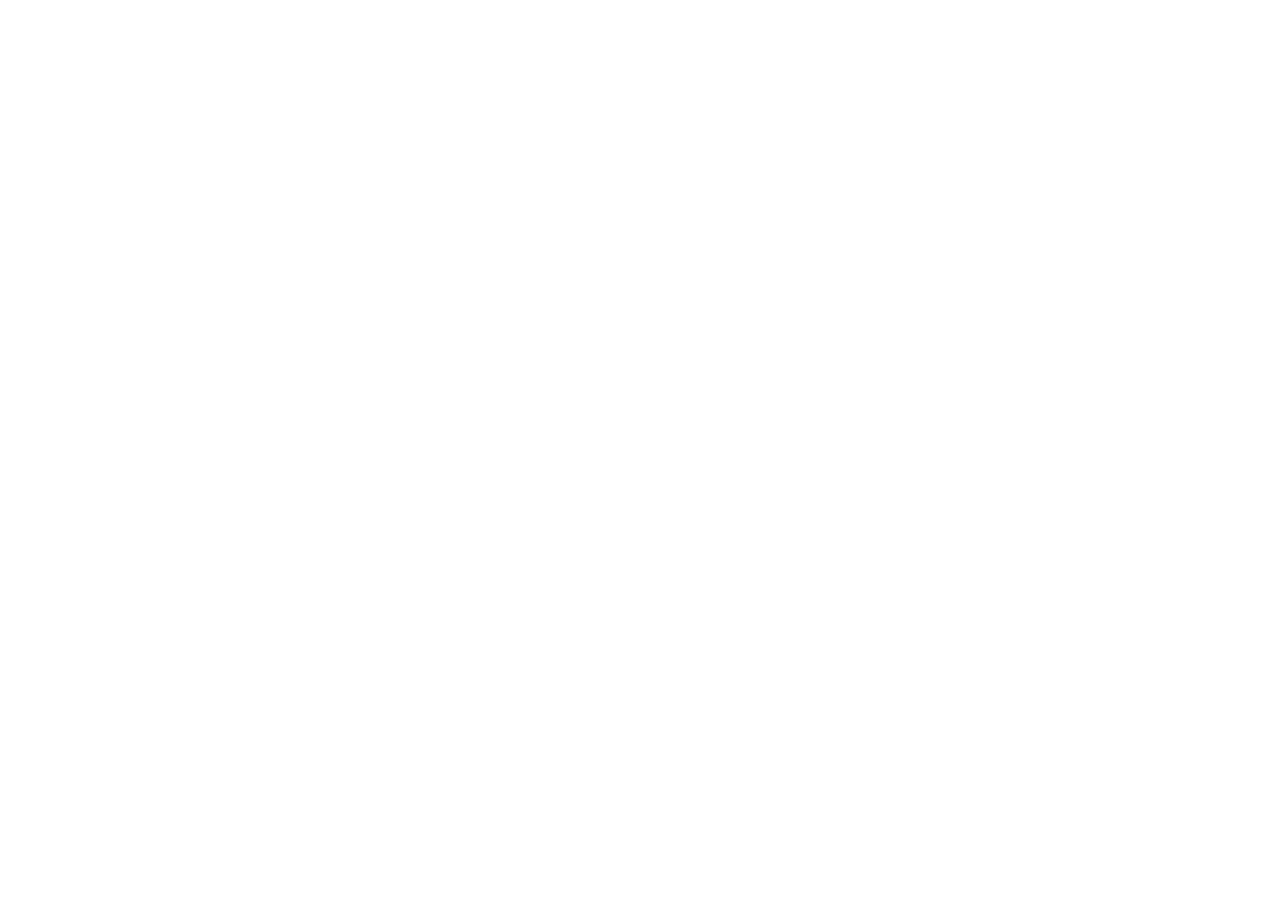
==== index.html @ 378de8ac "folder setuped" ====
<!DOCTYPE html>
<html lang="en">
<head>
    <meta charset="UTF-8">
    <meta name="viewport" content="width=device-width, initial-scale=1.0">
    <title>Assignment 5</title>
    <link rel="stylesheet" href="style.css">
</head>
<body>
    <nav>
        
    </nav>
    <header></header>
    <main></main>
    <footer></footer>

    <script src="func.js"></script>
</body>
</html>
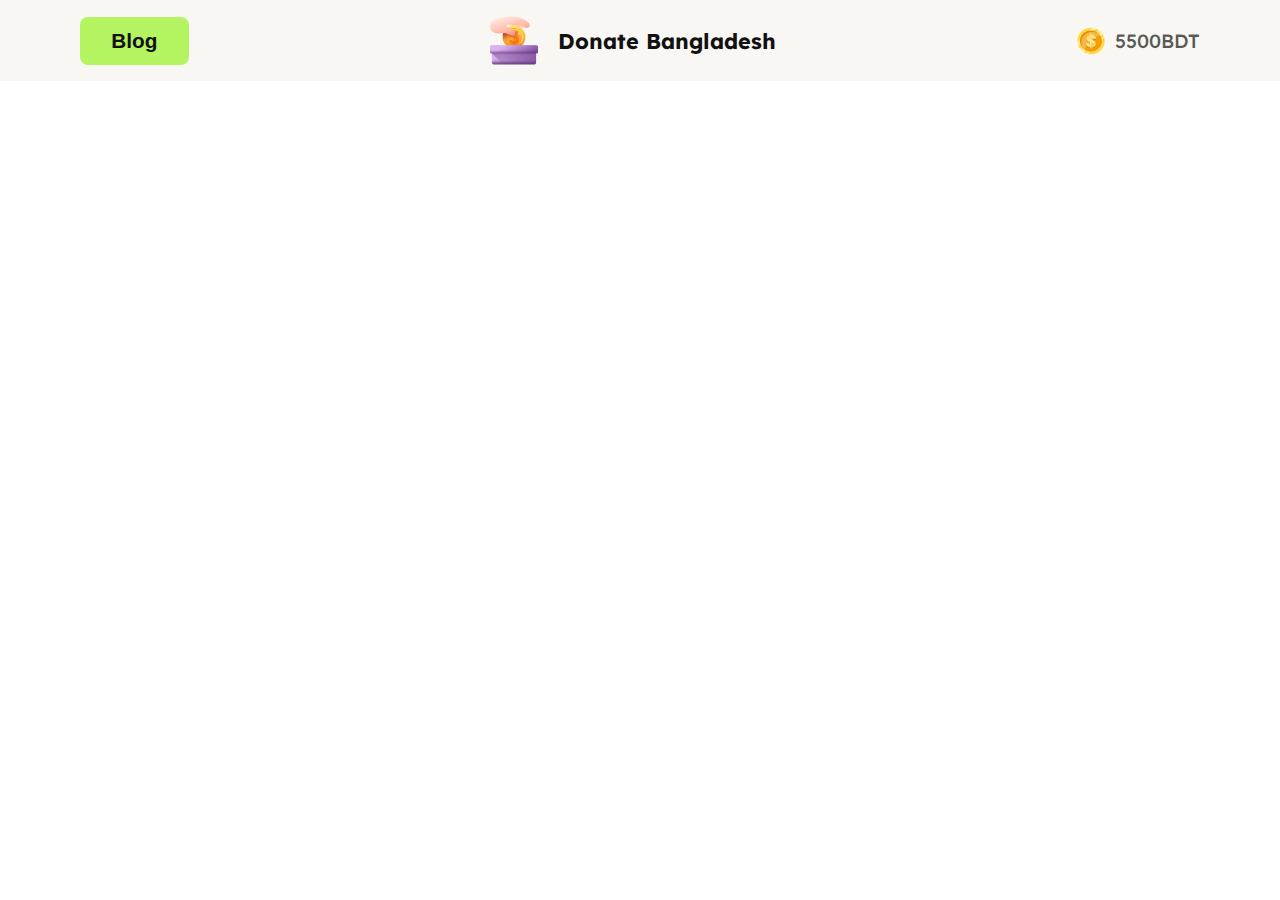
==== commit c6f88a03: "navbar addded" ====
--- a/index.html
+++ b/index.html
@@ -8,7 +8,20 @@
 </head>
 <body>
     <nav>
-        
+        <!-- Blog -->
+        <div>
+            <button>Blog</button>
+        </div>
+        <!-- Logo -->
+        <div>
+            <img src="assets/logo.png" alt="Brand logo"><h1>Donate Bangladesh</h1>
+        </div>
+        <!-- wallet -->
+        <div>
+            <img src="assets/coin.png" alt="Wallet coin image" width="28px" height="28px">
+            <p>5500</p>
+            <p>BDT</p>
+        </div>
     </nav>
     <header></header>
     <main></main>
--- a/style.css
+++ b/style.css
@@ -0,0 +1,74 @@
+@import url('https://fonts.googleapis.com/css2?family=Lexend:wght@100..900&display=swap');
+*{
+    padding: 0;
+    margin: 0;
+    box-sizing: border-box;
+}
+html, body{
+    height: 100%;
+    width: 100%;
+    font-family: "Lexend", sans-serif;
+}
+/* nav designs */
+nav{
+    display: flex;
+    justify-content: space-between;
+    align-items: center;
+    background-color: #F9F7F3;
+    padding: 1rem 5rem;
+}
+nav div:nth-child(2){
+    display: flex;
+    align-items: center;
+    column-gap: 20px;
+    cursor: pointer;
+}
+nav div:nth-child(3){
+    display: flex;
+    align-items: center;
+}
+nav div:nth-child(3) img{
+    margin-right: 10px;
+}
+nav h1{
+    color: #111111;
+    font-size: 1.35rem;
+}
+nav button{
+    height: 3rem;
+    width: 6.8rem;
+    color: #111111;
+    font-size: 1.30rem;
+    background-color: #B4F461;
+    border: none;
+    border-radius: 8px;
+    cursor: pointer;
+    transition: transform 300ms;
+    transform-origin: top left;
+    font-weight: 600;
+}
+nav button:hover{
+    transform: scale(1.07);
+}
+nav button:active{
+    transform: scale(1);
+}
+nav p{
+    color: #111111B2;
+    font-size: 1.2rem;
+    font-weight: 500;
+}
+
+
+
+
+
+
+
+
+
+
+/* all big screen  effects */
+@media screen and (min-width: 800px){
+    
+}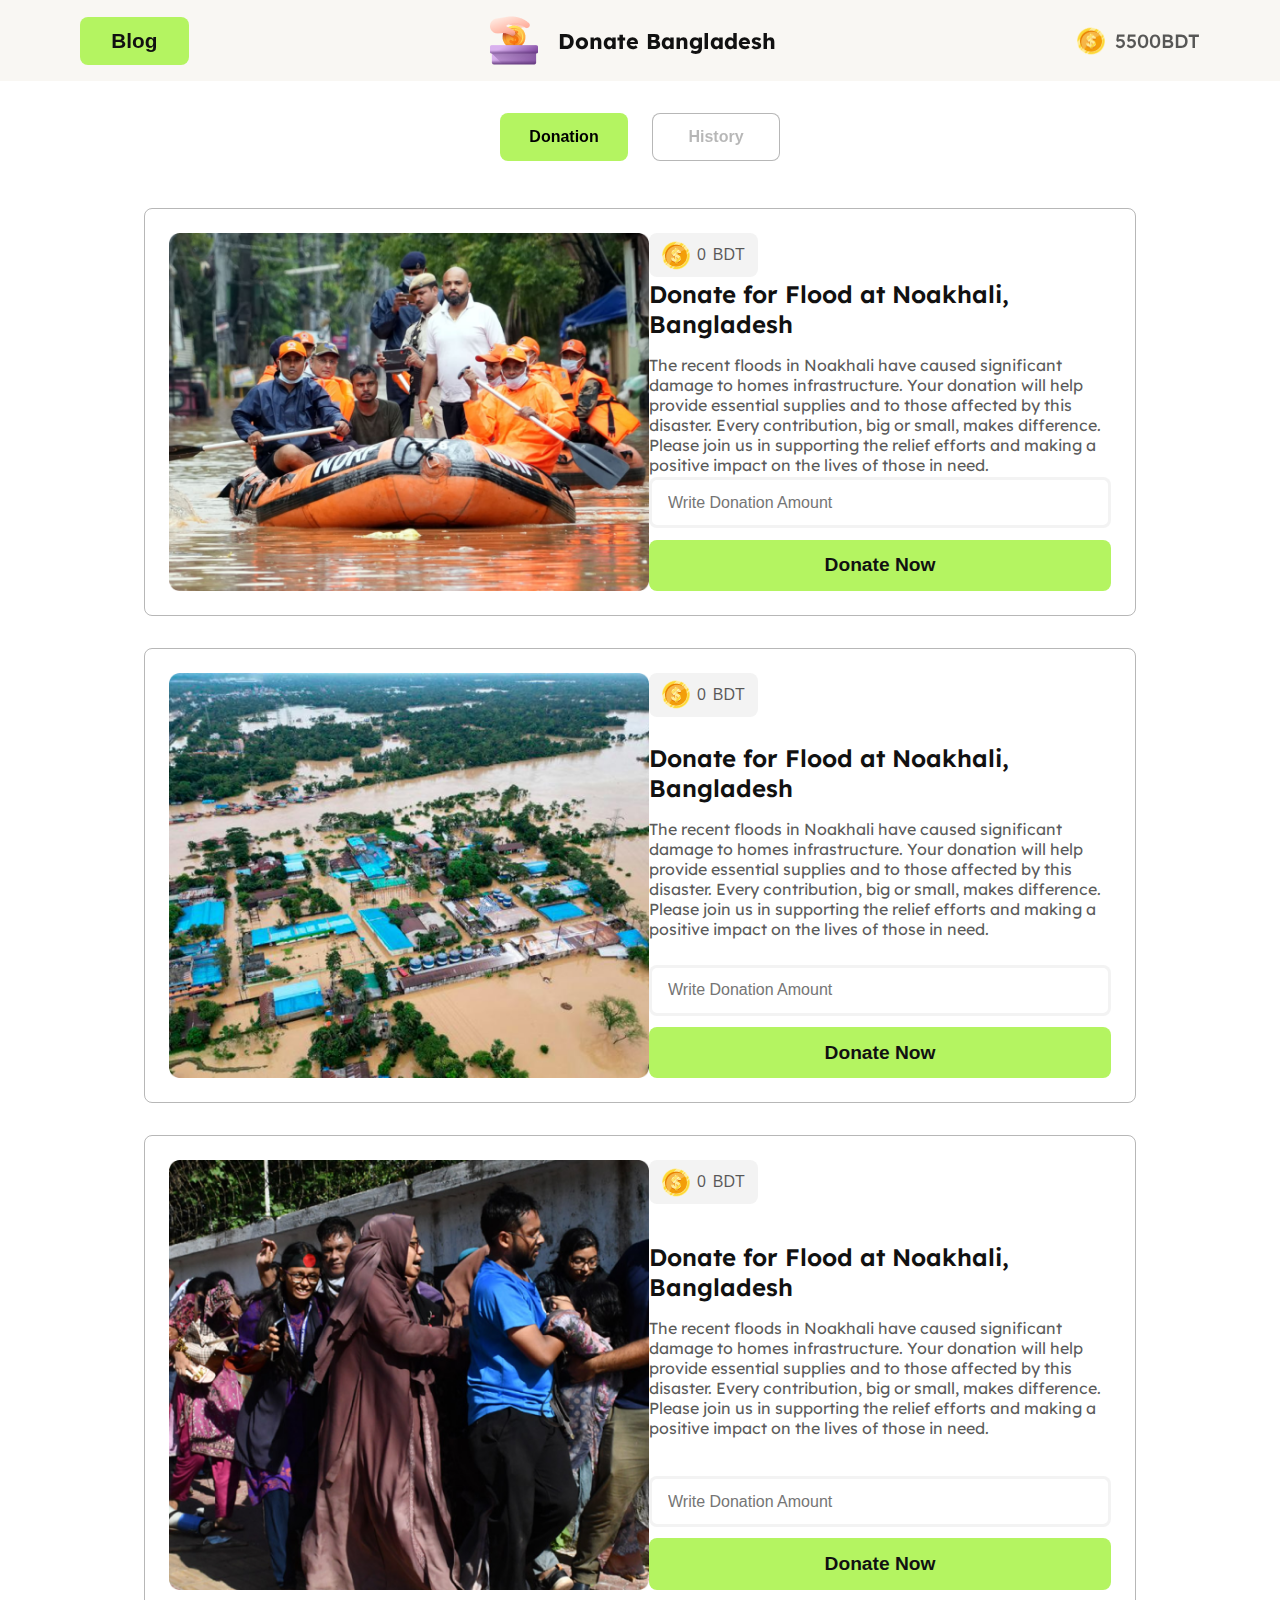
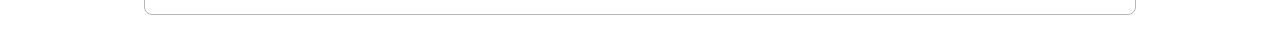
==== commit 8d6c3296: "index page complete" ====
--- a/index.html
+++ b/index.html
@@ -4,28 +4,80 @@
     <meta charset="UTF-8">
     <meta name="viewport" content="width=device-width, initial-scale=1.0">
     <title>Assignment 5</title>
+    <link rel="shortcut icon" href="assets/logo.svg" type="image/x-icon">
     <link rel="stylesheet" href="style.css">
 </head>
 <body>
     <nav>
         <!-- Blog -->
-        <div>
-            <button>Blog</button>
+        <div class="nav-container">
+            <div>
+                <button>Blog</button>
+            </div>
+            <!-- Logo -->
+            <div>
+                <img src="assets/logo.png" alt="Brand logo"><h1>Donate Bangladesh</h1>
+            </div>
+            <!-- wallet -->
+            <div>
+                <img src="assets/coin.png" alt="Wallet coin image" width="28px" height="28px">
+                <p>5500</p>
+                <p>BDT</p>
+            </div>
         </div>
-        <!-- Logo -->
-        <div>
-            <img src="assets/logo.png" alt="Brand logo"><h1>Donate Bangladesh</h1>
-        </div>
-        <!-- wallet -->
-        <div>
-            <img src="assets/coin.png" alt="Wallet coin image" width="28px" height="28px">
-            <p>5500</p>
-            <p>BDT</p>
+        <div class="donation-and-history">
+            <button class="active">Donation</button>
+            <button class="a">History</button>
         </div>
     </nav>
-    <header></header>
-    <main></main>
-    <footer></footer>
+    <main>
+            <!-- Card 1 -->
+        <div>
+            <img src="assets/noakhali.png" alt="Noakhali">
+            <div>
+                <button class="people-donate-amount"><img src="assets/coin.png"><p>0</p><p>BDT</p></button>
+                <div class="para">
+                    <h2>Donate for Flood at Noakhali, Bangladesh</h2>
+                <p class="paragraph"> The recent floods in Noakhali have caused significant damage to homes  infrastructure. Your donation will help provide essential supplies and  to those affected by this disaster. Every contribution, big or small, makes  difference. Please join us in supporting the relief efforts and making a positive impact on the lives of those in need.</p>
+                </div>
+                <div class="donation-part">
+                    <input type="number" placeholder="Write Donation Amount">
+                    <button>Donate Now</button>
+                </div>
+            </div>
+        </div>
+        <!-- Card 2 -->
+        <div>
+            <img src="assets/feni.png" alt="Feni Flood" >
+            <div>
+                <button class="people-donate-amount"><img src="assets/coin.png"><p>0</p><p>BDT</p></button>
+                <div class="para">
+                    <h2>Donate for Flood at Noakhali, Bangladesh</h2>
+                <p class="paragraph"> The recent floods in Noakhali have caused significant damage to homes  infrastructure. Your donation will help provide essential supplies and  to those affected by this disaster. Every contribution, big or small, makes  difference. Please join us in supporting the relief efforts and making a positive impact on the lives of those in need.</p>
+                </div>
+                <div class="donation-part">
+                    <input type="number" placeholder="Write Donation Amount">
+                    <button>Donate Now</button>
+                </div>
+            </div>
+        </div>
+        <!-- Card 3 -->
+        <div>
+            <img src="assets/quota-protest.png" alt="Quota movement">
+            <div>
+                <button class="people-donate-amount"><img src="assets/coin.png"><p>0</p><p>BDT</p></button>
+                <div class="para">
+                    <h2>Donate for Flood at Noakhali, Bangladesh</h2>
+                <p class="paragraph"> The recent floods in Noakhali have caused significant damage to homes  infrastructure. Your donation will help provide essential supplies and  to those affected by this disaster. Every contribution, big or small, makes  difference. Please join us in supporting the relief efforts and making a positive impact on the lives of those in need.</p>
+                </div>
+                <div class="donation-part">
+                    <input type="number" placeholder="Write Donation Amount">
+                    <button>Donate Now</button>
+                </div>
+            </div>
+        </div>
+    </main>
+
 
     <script src="func.js"></script>
 </body>
--- a/style.css
+++ b/style.css
@@ -11,30 +11,39 @@
 }
 /* nav designs */
 nav{
+    background-color: rgba(255, 255, 255, 0.4);
+    backdrop-filter: blur(9px);
+    position: fixed;
+    top: 0;
+    padding-bottom: 1rem;
+    width: 100%;
+    z-index: 1;
+}
+.nav-container{
     display: flex;
     justify-content: space-between;
     align-items: center;
     background-color: #F9F7F3;
     padding: 1rem 5rem;
 }
-nav div:nth-child(2){
+.nav-container div:nth-child(2){
     display: flex;
     align-items: center;
     column-gap: 20px;
     cursor: pointer;
 }
-nav div:nth-child(3){
-    display: flex;
-    align-items: center;
-}
-nav div:nth-child(3) img{
+.nav-container div:nth-child(3){
+    display: flex;
+    align-items: center;
+}
+.nav-container div:nth-child(3) img{
     margin-right: 10px;
 }
 nav h1{
     color: #111111;
     font-size: 1.35rem;
 }
-nav button{
+.nav-container button{
     height: 3rem;
     width: 6.8rem;
     color: #111111;
@@ -46,29 +55,149 @@
     transition: transform 300ms;
     transform-origin: top left;
     font-weight: 600;
-}
-nav button:hover{
-    transform: scale(1.07);
-}
-nav button:active{
-    transform: scale(1);
 }
 nav p{
     color: #111111B2;
     font-size: 1.2rem;
     font-weight: 500;
 }
-
-
-
-
-
-
+.donation-and-history{
+    display: flex;
+    justify-content: center;
+    column-gap: 1.5rem;
+    margin-top: 2rem;
+}
+.donation-and-history button{
+    height: 3rem;
+    width: 8rem;
+    border-radius: 8px;
+    border: 1px solid #1111114D;
+    color: #1111114D;
+    background-color: white;
+    cursor: pointer;
+    font-size: 1rem;
+    font-weight: 600;
+    transition: all 250ms;
+}
+/* active status */
+.active{
+    background-color: #B4F461 !important;
+    color: black !important;
+    border: none !important;
+}
+/* Body part */
+main{
+    margin-top: 12rem;
+    padding: 1rem 9rem;
+    display: flex;
+    flex-direction: column;
+    row-gap: 2rem;
+}
+main > div{
+    display: flex;
+    justify-content: space-between;
+    alig-items: flex-start;
+    border: 1px solid #1111114D;
+    padding: 1.5rem;
+    border-radius: 8px;
+}
+main > div > img{
+    width: 100%;
+    max-width: 30rem;
+    height: auto;
+}
+main > div > div{
+    max-width: 32rem;
+    display: flex;
+    flex-direction: column;
+    justify-content: space-between;
+}
+main h2{
+    font-size: 1.5rem;
+    color: #111111;
+    font-weight: 600;
+}
+main .paragraph{
+    color: #111111B2;
+    font-weight: 400;
+    font-size: 1rem;
+}
+.para h2{
+    margin-bottom: 1rem;
+}
+main .people-donate-amount{
+    display: flex;
+    align-items: center;
+    justify-content: center;
+    column-gap: 7px;
+    color: #111111B2;
+    font-size: 1rem;
+    font-weight: 400;
+    border: none;
+    border-radius: 8px;
+    height: 2.75rem;
+    width: 6.8rem;
+    background-color: #1111110D;
+}
+.donation-part{
+    display: flex;
+    flex-direction: column;
+    row-gap: 0.7rem;
+}
+.donation-part input{
+    width: 100%;
+    height: 3.2rem;
+    color: black;
+    border: 3px solid #1111110D;
+    padding: 1rem;
+    border-radius: 8px;
+    background-color: white;
+    font-size: 1rem;
+}
+.donation-part input::-webkit-outer-spin-button,
+input::-webkit-inner-spin-button {
+    -webkit-appearance: none;
+    margin: 0;
+}
+.donation-part button{
+    border: none;
+    color: #111111;
+    border-radius: 8px;
+    font-size: 1.2rem;
+    font-weight: 600;
+    background-color: #B4F461;
+    width: 100%;
+    cursor: pointer;
+    height: 3.2rem;
+    transition: all 200ms;
+}
 
 
 
 
 /* all big screen  effects */
 @media screen and (min-width: 800px){
-    
+    /* nav part */
+    .nav-container button:hover{
+        transform: scale(1.07);
+    }
+    .nav-container button:active{
+        transform: scale(1);
+    }
+    .donation-and-history button:hover{
+        background-color: #B4F461;
+        color: black;
+        border: none;
+    }
+    /* main part */
+    .donation-part button:hover{
+        background-color: #cafa8b;
+    }
+    .donation-part button:active{
+        background-color: #B4F461;
+    }
+    .donation-part input:focus { 
+        outline: none !important;
+        border-color: #719ECE;
+     }
 }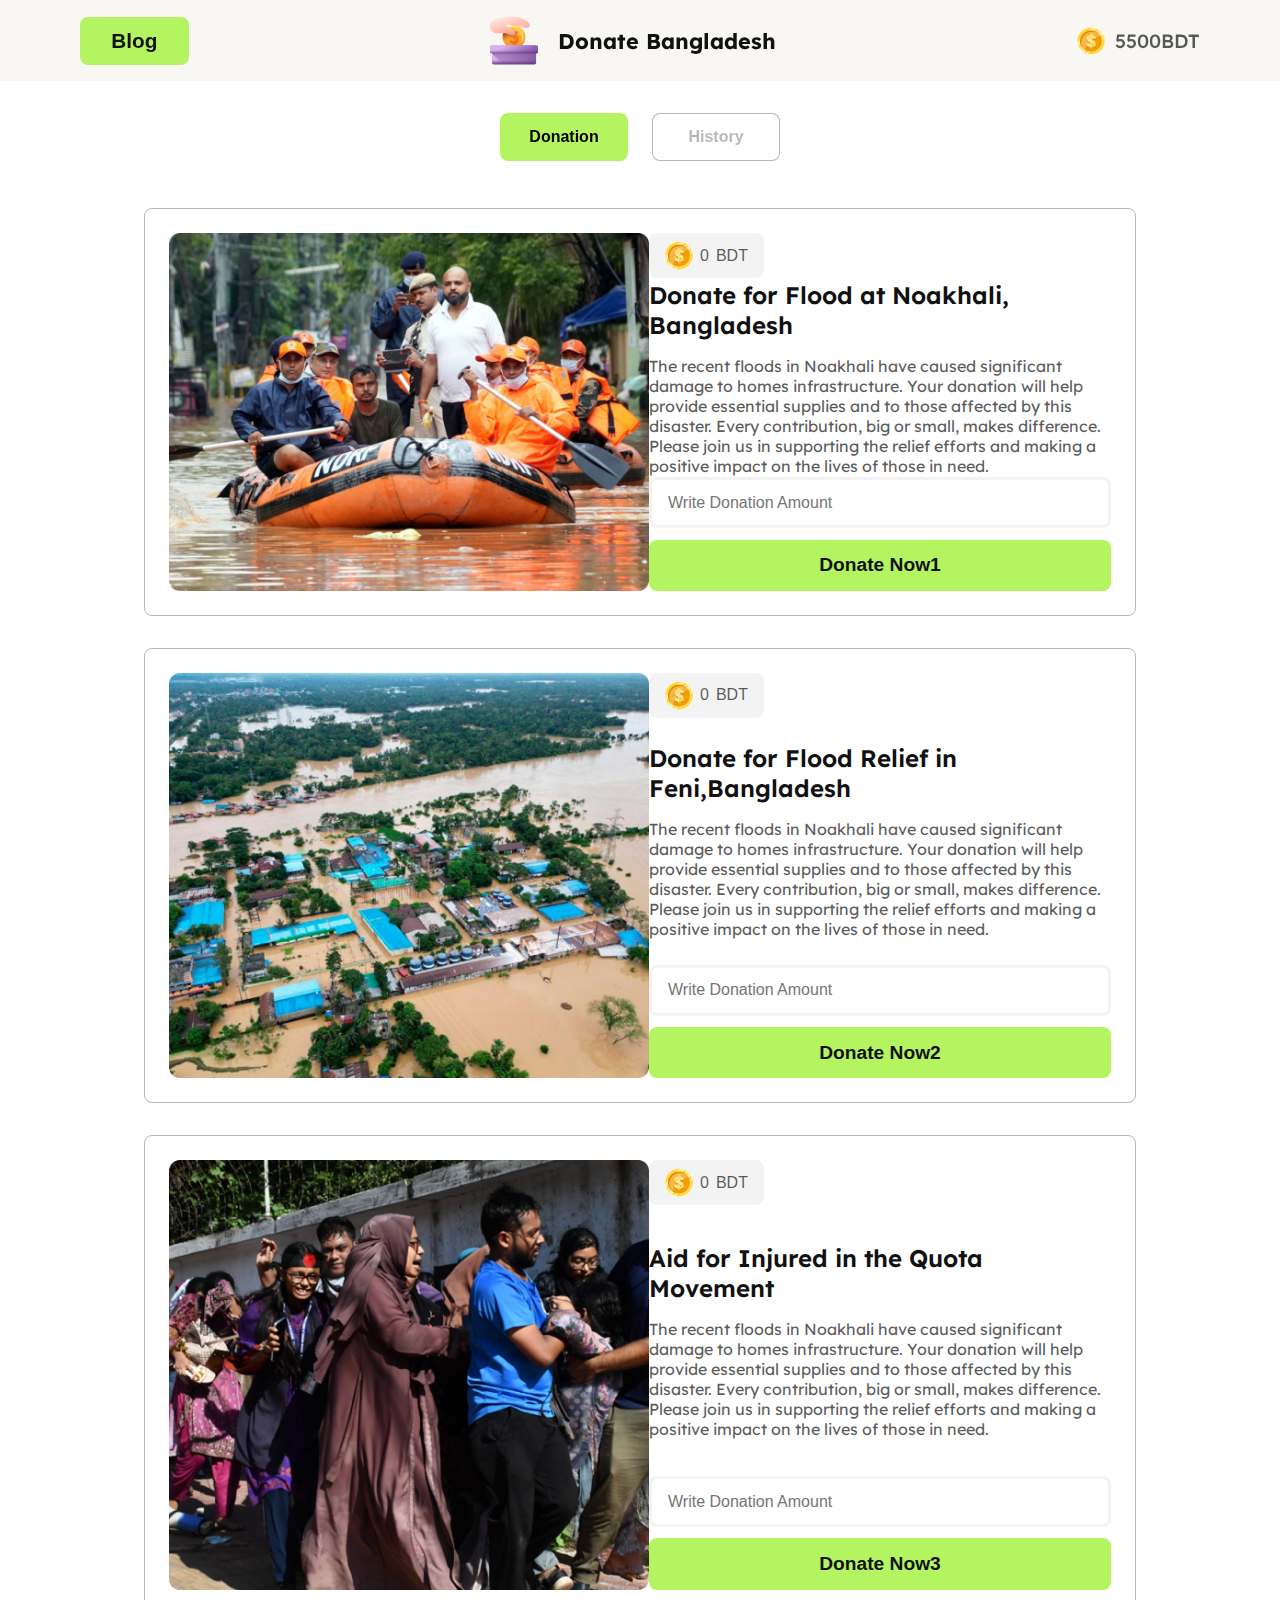
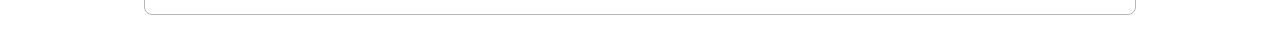
==== commit c2443a5c: "js file completed" ====
--- a/index.html
+++ b/index.html
@@ -6,6 +6,7 @@
     <title>Assignment 5</title>
     <link rel="shortcut icon" href="assets/logo.svg" type="image/x-icon">
     <link rel="stylesheet" href="style.css">
+    <link rel="stylesheet" href="https://cdnjs.cloudflare.com/ajax/libs/font-awesome/6.6.0/css/all.min.css" integrity="sha512-Kc323vGBEqzTmouAECnVceyQqyqdsSiqLQISBL29aUW4U/M7pSPA/gEUZQqv1cwx4OnYxTxve5UMg5GT6L4JJg==" crossorigin="anonymous" referrerpolicy="no-referrer" />
 </head>
 <body>
     <nav>
@@ -21,28 +22,29 @@
             <!-- wallet -->
             <div>
                 <img src="assets/coin.png" alt="Wallet coin image" width="28px" height="28px">
-                <p>5500</p>
+                <p id="wallet-balance">5500</p>
                 <p>BDT</p>
             </div>
         </div>
         <div class="donation-and-history">
-            <button class="active">Donation</button>
-            <button class="a">History</button>
+            <button class="active" id="donateSectionButton">Donation</button>
+            <button class="a" id="historySectionButton">History</button>
         </div>
     </nav>
     <main>
-            <!-- Card 1 -->
+        <section class="donate-section" id="donate-sec">
+                <!-- Card 1 -->
         <div>
             <img src="assets/noakhali.png" alt="Noakhali">
             <div>
-                <button class="people-donate-amount"><img src="assets/coin.png"><p>0</p><p>BDT</p></button>
+                <button class="people-donate-amount"><img src="assets/coin.png"><p id="total-donation">0</p><p>BDT</p></button>
                 <div class="para">
                     <h2>Donate for Flood at Noakhali, Bangladesh</h2>
                 <p class="paragraph"> The recent floods in Noakhali have caused significant damage to homes  infrastructure. Your donation will help provide essential supplies and  to those affected by this disaster. Every contribution, big or small, makes  difference. Please join us in supporting the relief efforts and making a positive impact on the lives of those in need.</p>
                 </div>
                 <div class="donation-part">
-                    <input type="number" placeholder="Write Donation Amount">
-                    <button>Donate Now</button>
+                    <input id="input1" type="number" placeholder="Write Donation Amount">
+                    <button id="button1" onclick="donateButton(document.getElementById('total-donation'), document.getElementById('input1'), document.getElementById('button1'))">Donate Now1</button>
                 </div>
             </div>
         </div>
@@ -50,14 +52,14 @@
         <div>
             <img src="assets/feni.png" alt="Feni Flood" >
             <div>
-                <button class="people-donate-amount"><img src="assets/coin.png"><p>0</p><p>BDT</p></button>
+                <button class="people-donate-amount"><img src="assets/coin.png"><p id="total-donation2">0</p><p>BDT</p></button>
                 <div class="para">
-                    <h2>Donate for Flood at Noakhali, Bangladesh</h2>
+                    <h2>Donate for Flood Relief in Feni,Bangladesh</h2>
                 <p class="paragraph"> The recent floods in Noakhali have caused significant damage to homes  infrastructure. Your donation will help provide essential supplies and  to those affected by this disaster. Every contribution, big or small, makes  difference. Please join us in supporting the relief efforts and making a positive impact on the lives of those in need.</p>
                 </div>
                 <div class="donation-part">
-                    <input type="number" placeholder="Write Donation Amount">
-                    <button>Donate Now</button>
+                    <input id="input2" type="number" placeholder="Write Donation Amount">
+                    <button id="button2" onclick="donateButton(document.getElementById('total-donation2'), document.getElementById('input2'), document.getElementById('button2'))">Donate Now2</button>
                 </div>
             </div>
         </div>
@@ -65,19 +67,35 @@
         <div>
             <img src="assets/quota-protest.png" alt="Quota movement">
             <div>
-                <button class="people-donate-amount"><img src="assets/coin.png"><p>0</p><p>BDT</p></button>
+                <button class="people-donate-amount"><img src="assets/coin.png"><p id="total-donation3">0</p><p>BDT</p></button>
                 <div class="para">
-                    <h2>Donate for Flood at Noakhali, Bangladesh</h2>
+                    <h2>Aid for Injured in the Quota Movement</h2>
                 <p class="paragraph"> The recent floods in Noakhali have caused significant damage to homes  infrastructure. Your donation will help provide essential supplies and  to those affected by this disaster. Every contribution, big or small, makes  difference. Please join us in supporting the relief efforts and making a positive impact on the lives of those in need.</p>
                 </div>
                 <div class="donation-part">
-                    <input type="number" placeholder="Write Donation Amount">
-                    <button>Donate Now</button>
+                    <input id="input3" type="number" placeholder="Write Donation Amount">
+                    <button id="button3" onclick="donateButton(document.getElementById('total-donation3'), document.getElementById('input3'), document.getElementById('button3'))">Donate Now3</button>
                 </div>
             </div>
         </div>
+        </section>
+        <section class="history-section" id="history-sec">
+            <!-- !!!!!Template!!!!! -->
+            <!-- <div>
+                <h2>96500 Taka is Donated for famine-2024 at Feni, Bangladesh</h2>
+                <p>Date : Tue Sep 17 2024 08:39:11 GMT +0600 (Bangladesh Standard Time)</p>   
+            </div> -->
+        </section>
+        <section>
+            <div id="popup" popover>
+                <h3 style="color: rgb(67, 71, 68); font-size: 1.7rem; font-weight: 600; ">Congrates!</h3><br>
+                <img src="assets/coin.png"><br>
+                <p>You Have Donated For Humankind</p>
+                <p>Successfully</p>
+                <button popovertarget="popup" popovertargetaction="hide">Close confirmation</button>
+            </div>
+        </section>
     </main>
-
 
     <script src="func.js"></script>
 </body>
--- a/style.css
+++ b/style.css
@@ -86,14 +86,18 @@
     border: none !important;
 }
 /* Body part */
-main{
+/* main{
+
+} */
+.donate-section{
     margin-top: 12rem;
     padding: 1rem 9rem;
     display: flex;
     flex-direction: column;
     row-gap: 2rem;
 }
-main > div{
+/* .donate-section{display: none;} */
+.donate-section > div{
     display: flex;
     justify-content: space-between;
     alig-items: flex-start;
@@ -101,23 +105,23 @@
     padding: 1.5rem;
     border-radius: 8px;
 }
-main > div > img{
+.donate-section > div > img{
     width: 100%;
     max-width: 30rem;
     height: auto;
 }
-main > div > div{
+.donate-section > div > div{
     max-width: 32rem;
     display: flex;
     flex-direction: column;
     justify-content: space-between;
 }
-main h2{
+.donate-section h2{
     font-size: 1.5rem;
     color: #111111;
     font-weight: 600;
 }
-main .paragraph{
+.donate-section .paragraph{
     color: #111111B2;
     font-weight: 400;
     font-size: 1rem;
@@ -125,7 +129,7 @@
 .para h2{
     margin-bottom: 1rem;
 }
-main .people-donate-amount{
+.donate-section .people-donate-amount{
     display: flex;
     align-items: center;
     justify-content: center;
@@ -135,8 +139,9 @@
     font-weight: 400;
     border: none;
     border-radius: 8px;
-    height: 2.75rem;
-    width: 6.8rem;
+    max-height: fit-content;
+    max-width: fit-content;
+    padding: 0.5rem 1rem;
     background-color: #1111110D;
 }
 .donation-part{
@@ -171,6 +176,87 @@
     height: 3.2rem;
     transition: all 200ms;
 }
+.hide div{
+    display: none;
+}
+.extra{
+    visibility: hidden;
+}
+.history-section{
+    display: flex;
+    flex-direction: column;
+    justify-content: center;
+    align-items: center;
+    max-height: fit-content;
+    max-width: fit-content;
+}
+.history-section  div{
+    max-width: fit-content;
+    max-height: fit-content;
+    display: flex;
+    flex-direction: column;
+    justify-content: center;
+    align-items: flex-start;
+    padding: 1.5rem;
+}
+.history-section  div div{
+    border: 2px solid rgb(156 163 175);
+    border-radius: 8px;
+}
+main{
+    display: flex;
+    flex-direction: column;
+    align-items: center;
+}
+.history-section h2{
+    color: #111111;
+    font-weight: 600;
+    font-size: 1.4rem;
+    margin-bottom: 0.7rem;
+}
+.history-section p{
+    color: #111111;
+    font-size: 0.9rem;
+    font-weight: 400;
+}
+#popup{
+    max-height: fit-content;
+    min-width: 19rem;
+    border-radius: 8px;
+    background-color: white;
+    border: none;
+    padding: 1.5rem;
+    text-align: center;
+    position: fixed;
+    top: 50%;
+    left: 50%;
+    transform: translate(-50%, -50%);
+}
+#popup button{
+    height: 2.2rem;
+    width: 9.5rem;
+    color: #757474;
+    font-size: 1rem;
+    font-weight: 400;
+    border: none;
+    border-radius: 8px;
+    background-color: #e6e8e6;
+    cursor: pointer;
+    transition: all 200ms;
+    margin-top: 1rem;
+}
+#popup button h3{
+    font-size: 1.3rem;
+    font-weight: 600;
+}
+#popup button P{
+    font-size: 1rem;
+    font-weight: 400;
+}
+
+
+
+
 
 
 
@@ -200,4 +286,14 @@
         outline: none !important;
         border-color: #719ECE;
      }
+     /* Modal */
+     #popup button:hover{
+        transform: scale(1.05);
+     }
+     #popup button:active{
+        transform: scale(1);
+     }
+     #popup{
+        width: 30rem;
+     }
 }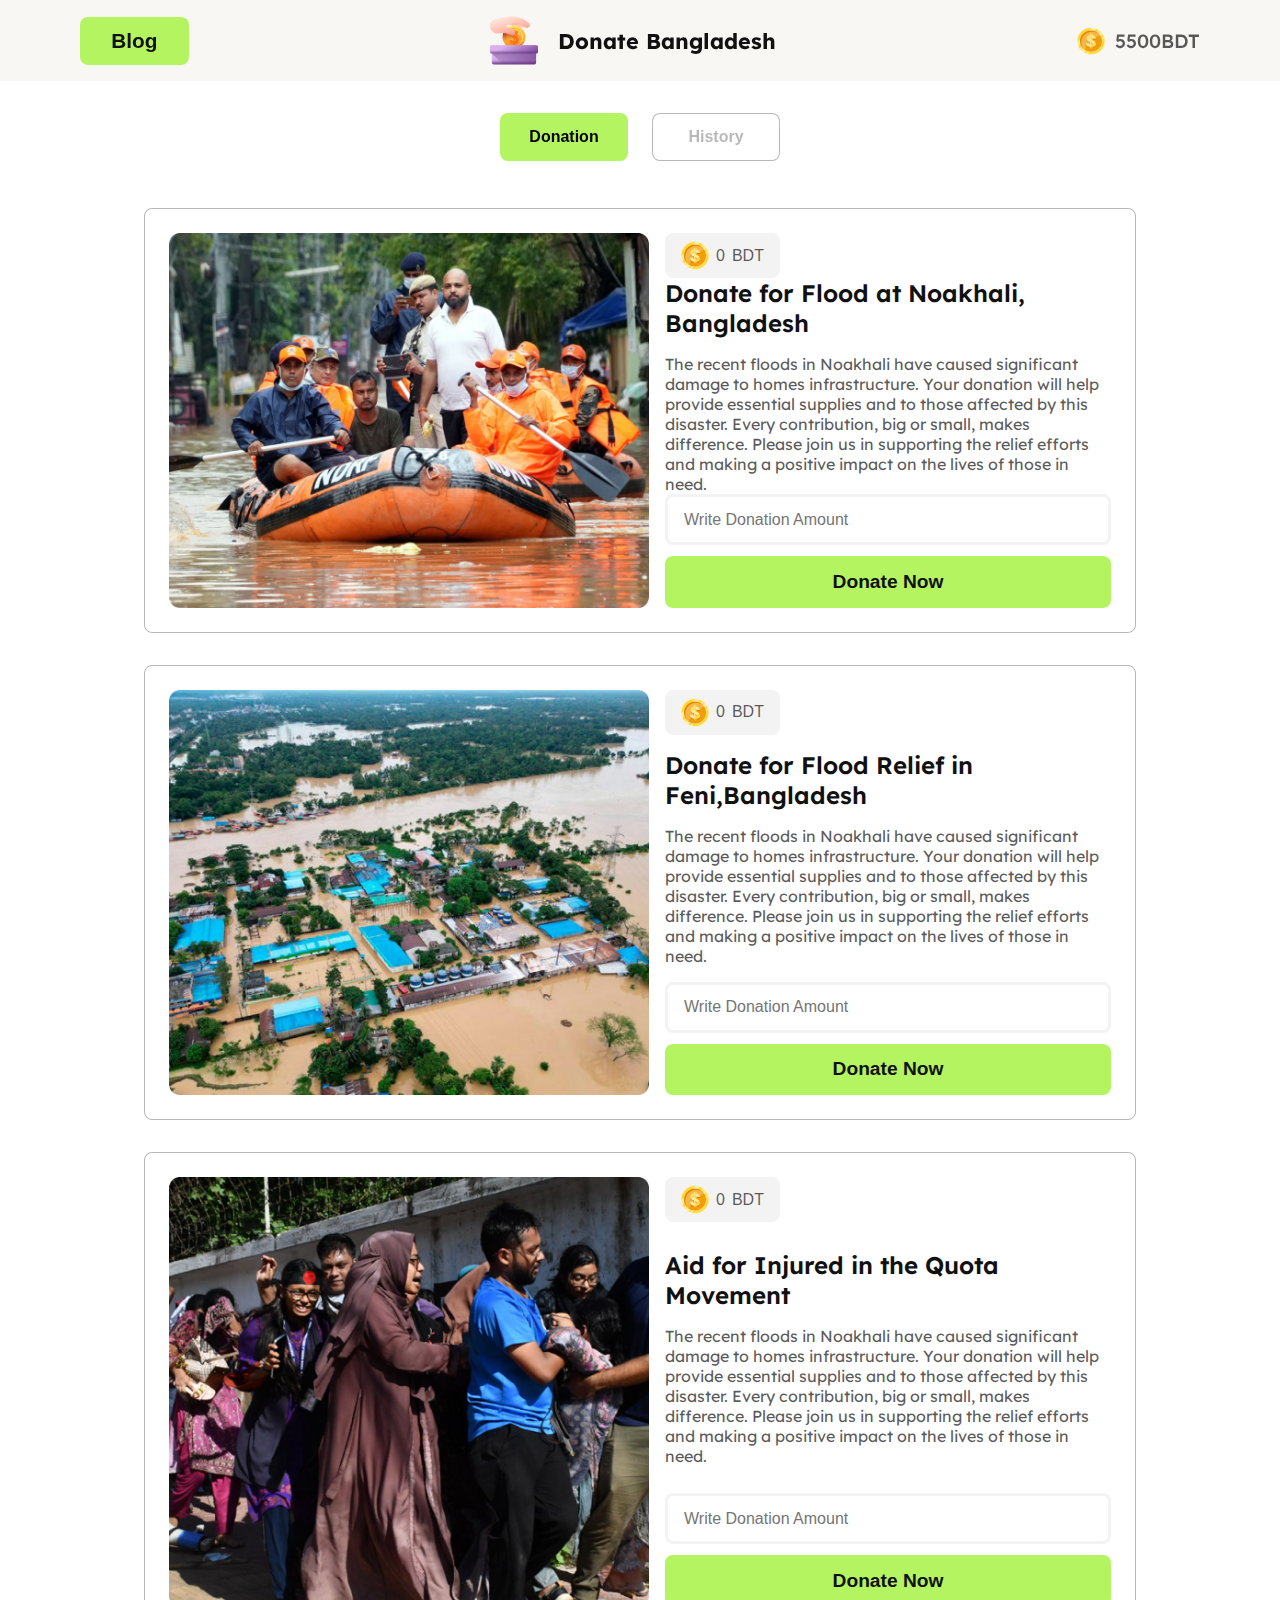
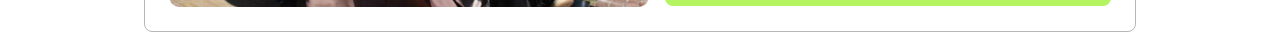
==== commit b3af927d: "Blog page completed" ====
--- a/index.html
+++ b/index.html
@@ -13,7 +13,7 @@
         <!-- Blog -->
         <div class="nav-container">
             <div>
-                <button>Blog</button>
+                <button id="blog">Blog</button>
             </div>
             <!-- Logo -->
             <div>
@@ -44,7 +44,7 @@
                 </div>
                 <div class="donation-part">
                     <input id="input1" type="number" placeholder="Write Donation Amount">
-                    <button id="button1" onclick="donateButton(document.getElementById('total-donation'), document.getElementById('input1'), document.getElementById('button1'))">Donate Now1</button>
+                    <button id="button1" onclick="donateButton(document.getElementById('total-donation'), document.getElementById('input1'), document.getElementById('button1'))">Donate Now</button>
                 </div>
             </div>
         </div>
@@ -59,7 +59,7 @@
                 </div>
                 <div class="donation-part">
                     <input id="input2" type="number" placeholder="Write Donation Amount">
-                    <button id="button2" onclick="donateButton(document.getElementById('total-donation2'), document.getElementById('input2'), document.getElementById('button2'))">Donate Now2</button>
+                    <button id="button2" onclick="donateButton(document.getElementById('total-donation2'), document.getElementById('input2'), document.getElementById('button2'))">Donate Now</button>
                 </div>
             </div>
         </div>
@@ -74,7 +74,7 @@
                 </div>
                 <div class="donation-part">
                     <input id="input3" type="number" placeholder="Write Donation Amount">
-                    <button id="button3" onclick="donateButton(document.getElementById('total-donation3'), document.getElementById('input3'), document.getElementById('button3'))">Donate Now3</button>
+                    <button id="button3" onclick="donateButton(document.getElementById('total-donation3'), document.getElementById('input3'), document.getElementById('button3'))">Donate Now</button>
                 </div>
             </div>
         </div>
--- a/style.css
+++ b/style.css
@@ -100,7 +100,8 @@
 .donate-section > div{
     display: flex;
     justify-content: space-between;
-    alig-items: flex-start;
+    align-items: space-between;
+    column-gap: 1rem;
     border: 1px solid #1111114D;
     padding: 1.5rem;
     border-radius: 8px;
@@ -259,7 +260,256 @@
 
 
 
-
+@media (max-width: 480px) {
+    /* nav designs */
+nav{
+    padding-bottom: 1rem;
+    width: 100%;
+    z-index: 1;
+}
+.nav-container{
+    display: flex;
+    justify-content: space-between;
+    align-items: center;
+    background-color: #F9F7F3;
+    padding: 1rem 5rem;
+}
+.nav-container div:nth-child(2){
+    display: flex;
+    align-items: center;
+    column-gap: 20px;
+    cursor: pointer;
+}
+.nav-container div:nth-child(3){
+    display: flex;
+    align-items: center;
+}
+.nav-container div:nth-child(3) img{
+    margin-right: 10px;
+}
+nav h1{
+    color: #111111;
+    font-size: 1.35rem;
+}
+.nav-container button{
+    height: 3rem;
+    width: 6.8rem;
+    color: #111111;
+    font-size: 1.30rem;
+    background-color: #B4F461;
+    border: none;
+    border-radius: 8px;
+    cursor: pointer;
+    transition: transform 300ms;
+    transform-origin: top left;
+    font-weight: 600;
+}
+nav p{
+    color: #111111B2;
+    font-size: 1.2rem;
+    font-weight: 500;
+}
+.donation-and-history{
+    display: flex;
+    justify-content: center;
+    column-gap: 1.5rem;
+    margin-top: 2rem;
+}
+.donation-and-history button{
+    height: 3rem;
+    width: 8rem;
+    border-radius: 8px;
+    border: 1px solid #1111114D;
+    color: #1111114D;
+    background-color: white;
+    cursor: pointer;
+    font-size: 1rem;
+    font-weight: 600;
+    transition: all 250ms;
+}
+/* active status */
+.active{
+    background-color: #B4F461 !important;
+    color: black !important;
+    border: none !important;
+}
+/* Body part */
+/* main{
+
+} */
+.donate-section{
+    margin-top: 12rem;
+    padding: 1rem 9rem;
+    display: flex;
+    flex-direction: column;
+    row-gap: 2rem;
+}
+/* .donate-section{display: none;} */
+.donate-section > div{
+    display: flex;
+    justify-content: space-between;
+    align-items: space-between;
+    column-gap: 1rem;
+    border: 1px solid #1111114D;
+    padding: 1.5rem;
+    border-radius: 8px;
+}
+.donate-section > div > img{
+    width: 100%;
+    max-width: 30rem;
+    height: auto;
+}
+.donate-section > div > div{
+    max-width: 32rem;
+    display: flex;
+    flex-direction: column;
+    justify-content: space-between;
+}
+.donate-section h2{
+    font-size: 1.5rem;
+    color: #111111;
+    font-weight: 600;
+}
+.donate-section .paragraph{
+    color: #111111B2;
+    font-weight: 400;
+    font-size: 1rem;
+}
+.para h2{
+    margin-bottom: 1rem;
+}
+.donate-section .people-donate-amount{
+    display: flex;
+    align-items: center;
+    justify-content: center;
+    column-gap: 7px;
+    color: #111111B2;
+    font-size: 1rem;
+    font-weight: 400;
+    border: none;
+    border-radius: 8px;
+    max-height: fit-content;
+    max-width: fit-content;
+    padding: 0.5rem 1rem;
+    background-color: #1111110D;
+}
+.donation-part{
+    display: flex;
+    flex-direction: column;
+    row-gap: 0.7rem;
+}
+.donation-part input{
+    width: 100%;
+    height: 3.2rem;
+    color: black;
+    border: 3px solid #1111110D;
+    padding: 1rem;
+    border-radius: 8px;
+    background-color: white;
+    font-size: 1rem;
+}
+.donation-part input::-webkit-outer-spin-button,
+input::-webkit-inner-spin-button {
+    -webkit-appearance: none;
+    margin: 0;
+}
+.donation-part button{
+    border: none;
+    color: #111111;
+    border-radius: 8px;
+    font-size: 1.2rem;
+    font-weight: 600;
+    background-color: #B4F461;
+    width: 100%;
+    cursor: pointer;
+    height: 3.2rem;
+    transition: all 200ms;
+}
+.hide div{
+    display: none;
+}
+.extra{
+    visibility: hidden;
+}
+.history-section{
+    display: flex;
+    flex-direction: column;
+    justify-content: center;
+    align-items: center;
+    max-height: fit-content;
+    max-width: fit-content;
+}
+.history-section  div{
+    max-width: fit-content;
+    max-height: fit-content;
+    display: flex;
+    flex-direction: column;
+    justify-content: center;
+    align-items: flex-start;
+    padding: 1.5rem;
+}
+.history-section  div div{
+    border: 2px solid rgb(156 163 175);
+    border-radius: 8px;
+}
+main{
+    display: flex;
+    flex-direction: column;
+    align-items: center;
+}
+.history-section h2{
+    color: #111111;
+    font-weight: 600;
+    font-size: 1.4rem;
+    margin-bottom: 0.7rem;
+}
+.history-section p{
+    color: #111111;
+    font-size: 0.9rem;
+    font-weight: 400;
+}
+#popup{
+    max-height: fit-content;
+    min-width: 19rem;
+    border-radius: 8px;
+    background-color: white;
+    border: none;
+    padding: 1.5rem;
+    text-align: center;
+    position: fixed;
+    top: 50%;
+    left: 50%;
+    transform: translate(-50%, -50%);
+}
+#popup button{
+    height: 2.2rem;
+    width: 9.5rem;
+    color: #757474;
+    font-size: 1rem;
+    font-weight: 400;
+    border: none;
+    border-radius: 8px;
+    background-color: #e6e8e6;
+    cursor: pointer;
+    transition: all 200ms;
+    margin-top: 1rem;
+}
+#popup button h3{
+    font-size: 1.3rem;
+    font-weight: 600;
+}
+#popup button P{
+    font-size: 1rem;
+    font-weight: 400;
+}
+
+
+}
+
+
+@media (min-width: 481px) and (max-width: 768px) {
+
+}
 
 /* all big screen  effects */
 @media screen and (min-width: 800px){
